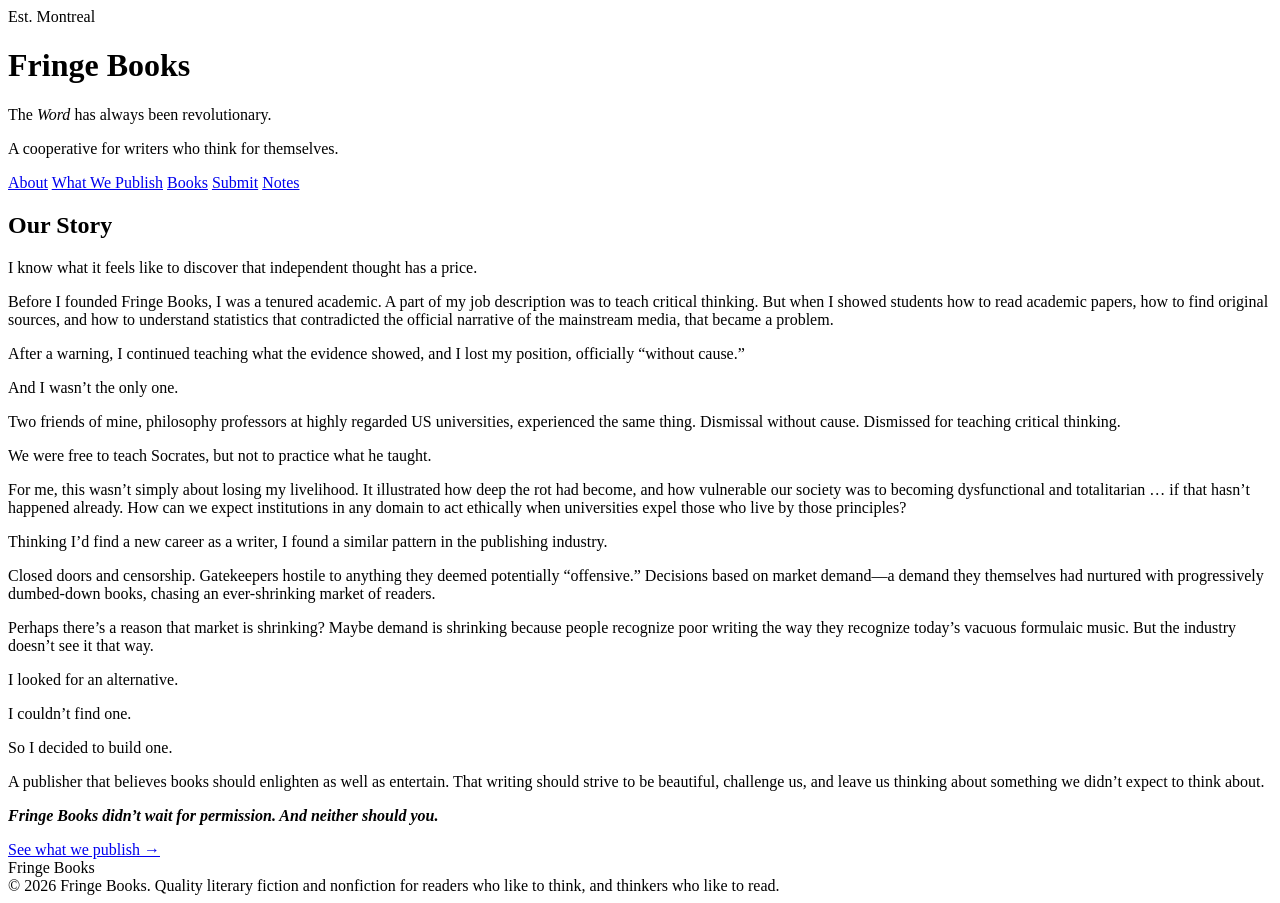
==== about.html @ 82b96df0 "Add files via upload" ====
<!DOCTYPE html>
<html lang="en">
<head>
<meta charset="UTF-8">
<meta name="viewport" content="width=device-width, initial-scale=1.0">
<title>About — Fringe Books</title>
<link rel="stylesheet" href="css/style.css">
</head>
<body>

<div class="deco-border"></div>
<header class="masthead">
  <div class="mark">Est. Montreal</div>
  <h1>Fringe Books</h1>
  <p class="motto">The <em>Word</em> has always been revolutionary.</p>
  <p class="tag">A cooperative for writers who think for themselves.</p>
  <nav class="primary">
    <a href="about.html">About</a>
    <a href="what-we-publish.html">What We Publish</a>
    <a href="books.html">Books</a>
    <a href="submit.html">Submit</a>
      <a href="reviews.html" class="notes-link">Notes</a>
  </nav>
</header>

<main>
  <article class="post">
    <h1>Our Story</h1>

    <div class="content">
      <p>I know what it feels like to discover that independent thought has a price.</p>

      <p>Before I founded Fringe Books, I was a tenured academic. A part of my job description was to teach critical thinking. But when I showed students how to read academic papers, how to find original sources, and how to understand statistics that contradicted the official narrative of the mainstream media, that became a problem.</p>

      <p>After a warning, I continued teaching what the evidence showed, and I lost my position, officially &ldquo;without cause.&rdquo;</p>

      <p>And I wasn&rsquo;t the only one.</p>

      <p>Two friends of mine, philosophy professors at highly regarded US universities, experienced the same thing. Dismissal without cause. Dismissed for teaching critical thinking.</p>

      <p>We were free to teach Socrates, but not to practice what he taught.</p>

      <p>For me, this wasn&rsquo;t simply about losing my livelihood. It illustrated how deep the rot had become, and how vulnerable our society was to becoming dysfunctional and totalitarian &hellip; if that hasn&rsquo;t happened already. How can we expect institutions in any domain to act ethically when universities expel those who live by those principles?</p>

      <p>Thinking I&rsquo;d find a new career as a writer, I found a similar pattern in the publishing industry.</p>

      <p>Closed doors and censorship. Gatekeepers hostile to anything they deemed potentially &ldquo;offensive.&rdquo; Decisions based on market demand&mdash;a demand they themselves had nurtured with progressively dumbed-down books, chasing an ever-shrinking market of readers.</p>

      <p>Perhaps there&rsquo;s a reason that market is shrinking? Maybe demand is shrinking because people recognize poor writing the way they recognize today&rsquo;s vacuous formulaic music. But the industry doesn&rsquo;t see it that way.</p>

      <p>I looked for an alternative.</p>

      <p>I couldn&rsquo;t find one.</p>

      <p>So I decided to build one.</p>

      <p>A publisher that believes books should enlighten as well as entertain. That writing should strive to be beautiful, challenge us, and leave us thinking about something we didn&rsquo;t expect to think about.</p>

      <p><strong><em>Fringe Books didn&rsquo;t wait for permission. And neither should you.</em></strong></p>
    </div>

    <a class="back-link" href="what-we-publish.html">See what we publish &rarr;</a>
  </article>
</main>

<div class="deco-border"></div>
<footer>
  <div class="footer-content">
    <div class="mark-sm">Fringe Books</div>
  &copy; 2026 Fringe Books. Quality literary fiction and nonfiction for readers who like to think, and thinkers who like to read.
  </div>
</footer>

</body>
</html>
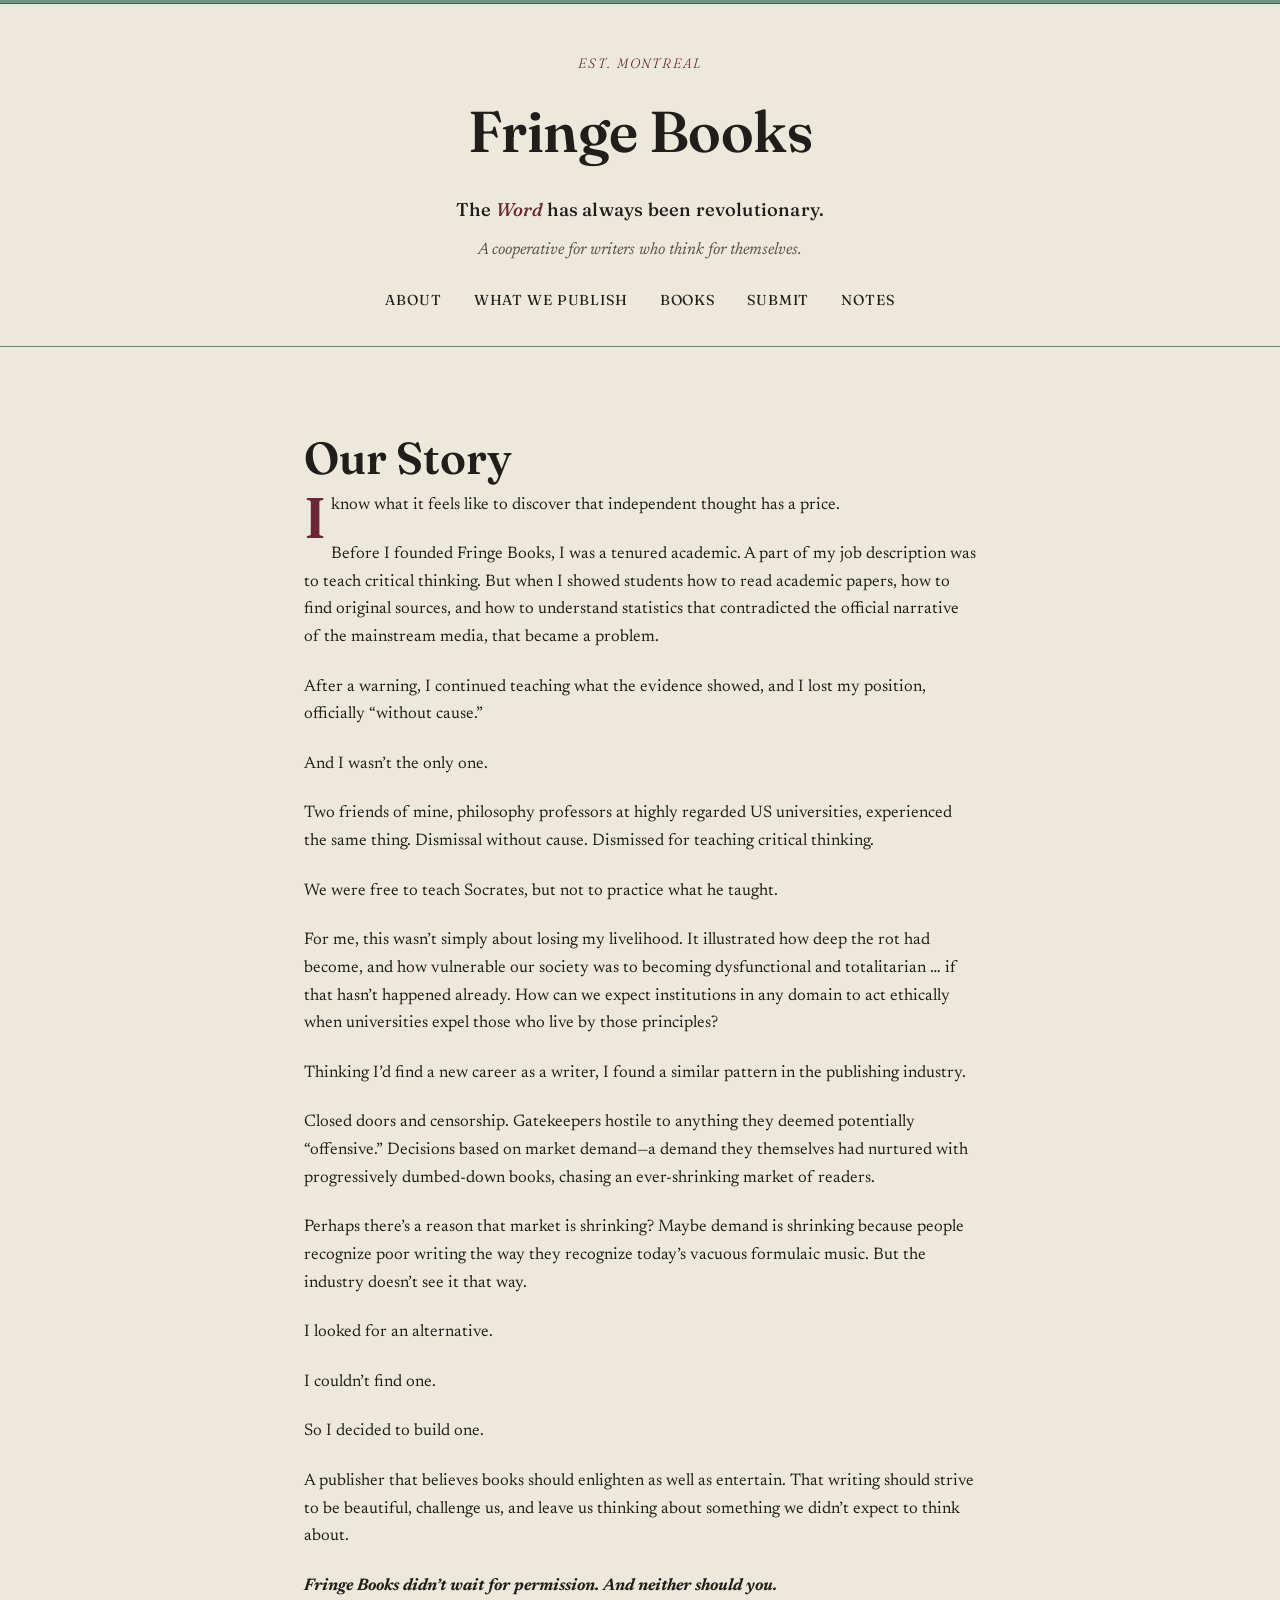
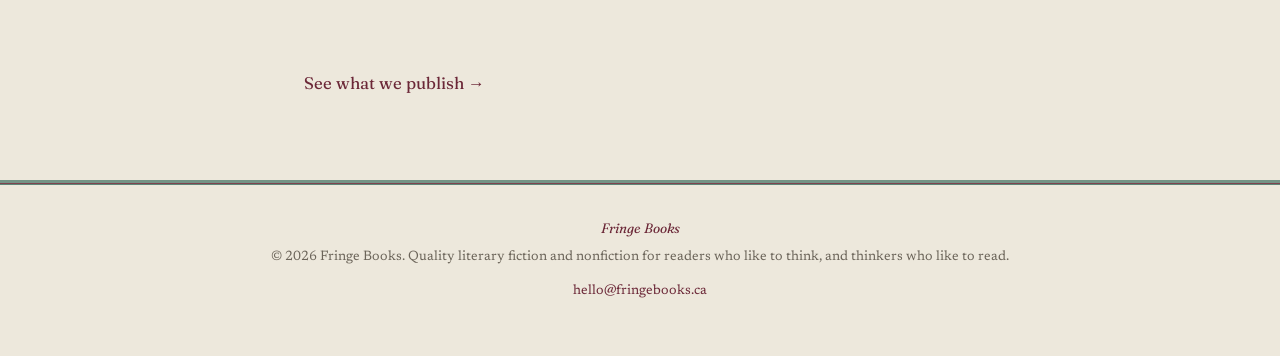
==== commit d2b4b3a9: "Update about.html" ====
--- a/about.html
+++ b/about.html
@@ -19,7 +19,7 @@
     <a href="what-we-publish.html">What We Publish</a>
     <a href="books.html">Books</a>
     <a href="submit.html">Submit</a>
-      <a href="reviews.html" class="notes-link">Notes</a>
+    <a href="reviews.html" class="notes-link">Notes</a>
   </nav>
 </header>
 
@@ -67,7 +67,8 @@
 <footer>
   <div class="footer-content">
     <div class="mark-sm">Fringe Books</div>
-  &copy; 2026 Fringe Books. Quality literary fiction and nonfiction for readers who like to think, and thinkers who like to read.
+    &copy; 2026 Fringe Books. Quality literary fiction and nonfiction for readers who like to think, and thinkers who like to read.
+    <p style="margin-top:0.75rem;"><a href="mailto:hello@fringebooks.ca" style="color:var(--oxblood);">hello@fringebooks.ca</a></p>
   </div>
 </footer>
 
--- a/css/style.css
+++ b/css/style.css
@@ -0,0 +1,359 @@
+@import url('https://fonts.googleapis.com/css2?family=Fraunces:ital,opsz,wght@0,9..144,300;0,9..144,500;0,9..144,600;1,9..144,400&family=Newsreader:ital,opsz,wght@0,6..72,400;0,6..72,500;1,6..72,400&display=swap');
+
+:root {
+  --paper: #EDE8DC;
+  --paper-deep: #E2DBC9;
+  --ink: #201E1A;
+  --oxblood: #6B2737;
+  --oxblood-deep: #4E1C29;
+  --rule: #C9BFA5;
+  --max-width: 720px;
+}
+
+* { box-sizing: border-box; }
+
+html { scroll-behavior: smooth; }
+
+body {
+  margin: 0;
+  background: var(--paper);
+  color: var(--ink);
+  font-family: 'Newsreader', serif;
+  font-size: 1.05rem;
+  line-height: 1.65;
+}
+
+a { color: var(--oxblood); text-decoration: none; }
+a:hover { text-decoration: underline; text-underline-offset: 3px; }
+a:focus-visible, button:focus-visible { outline: 2px solid var(--oxblood); outline-offset: 3px; }
+
+/* Masthead */
+header.masthead {
+  border-bottom: 1px solid var(--rule);
+  padding: 3rem 1.5rem 2rem;
+  text-align: center;
+}
+
+header.masthead .mark {
+  font-family: 'Fraunces', serif;
+  font-weight: 300;
+  font-style: italic;
+  font-size: 0.85rem;
+  letter-spacing: 0.14em;
+  text-transform: uppercase;
+  color: var(--oxblood);
+  margin-bottom: 0.6rem;
+}
+
+header.masthead h1 {
+  font-family: 'Fraunces', serif;
+  font-weight: 600;
+  font-size: clamp(2.4rem, 6vw, 3.6rem);
+  letter-spacing: -0.01em;
+  margin: 0;
+}
+
+header.masthead .motto {
+  font-family: 'Fraunces', serif;
+  font-weight: 500;
+  font-style: normal;
+  font-size: 1.15rem;
+  letter-spacing: 0.01em;
+  color: var(--ink);
+  margin: 1rem 0 0.4rem;
+}
+
+header.masthead .motto em {
+  font-style: italic;
+  color: var(--oxblood);
+}
+
+header.masthead p.tag {
+  font-style: italic;
+  color: #58524A;
+  margin: 0.75rem 0 1.5rem;
+  font-size: 1.05rem;
+}
+
+nav.primary {
+  display: flex;
+  justify-content: center;
+  gap: 2rem;
+  max-width: var(--max-width);
+  margin: 0 auto;
+  font-family: 'Fraunces', serif;
+  font-size: 0.9rem;
+  letter-spacing: 0.06em;
+  text-transform: uppercase;
+}
+
+nav.primary a { color: var(--ink); border-bottom: 1px solid transparent; }
+nav.primary a:hover { color: var(--oxblood); border-color: var(--oxblood); text-decoration: none; }
+
+/* Content column */
+main {
+  max-width: var(--max-width);
+  margin: 0 auto;
+  padding: 3rem 1.5rem 5rem;
+}
+
+/* Post list */
+.post-entry {
+  padding: 2.2rem 0;
+  border-bottom: 1px solid var(--rule);
+}
+.post-entry:first-of-type { padding-top: 0; }
+
+.post-entry .kicker {
+  font-family: 'Fraunces', serif;
+  font-style: italic;
+  font-size: 0.82rem;
+  letter-spacing: 0.08em;
+  text-transform: uppercase;
+  color: var(--oxblood);
+  margin-bottom: 0.4rem;
+}
+
+.post-entry h2 {
+  font-family: 'Fraunces', serif;
+  font-weight: 500;
+  font-size: 1.6rem;
+  margin: 0 0 0.5rem;
+  line-height: 1.25;
+}
+
+.post-entry h2 a { color: var(--ink); }
+
+.post-entry .byline {
+  font-size: 0.88rem;
+  color: #6B6459;
+  margin-bottom: 0.7rem;
+}
+
+.post-entry .excerpt { color: #3A362F; }
+
+.post-entry .read-more {
+  display: inline-block;
+  margin-top: 0.6rem;
+  font-size: 0.9rem;
+  font-family: 'Fraunces', serif;
+  letter-spacing: 0.03em;
+}
+
+/* Single post */
+article.post h1 {
+  font-family: 'Fraunces', serif;
+  font-weight: 600;
+  font-size: clamp(2rem, 5vw, 2.8rem);
+  line-height: 1.15;
+  margin-bottom: 0.5rem;
+}
+
+article.post .byline {
+  color: #6B6459;
+  font-size: 0.95rem;
+  margin-bottom: 2.2rem;
+  padding-bottom: 1.5rem;
+  border-bottom: 1px solid var(--rule);
+}
+
+article.post .content p { margin: 0 0 1.3em; }
+article.post .content p:first-of-type::first-letter {
+  font-family: 'Fraunces', serif;
+  font-weight: 600;
+  font-size: 3.4em;
+  float: left;
+  line-height: 0.85;
+  padding: 0.05em 0.08em 0 0;
+  color: var(--oxblood);
+}
+
+.back-link { display: inline-block; margin-top: 3rem; font-family: 'Fraunces', serif; }
+
+/* About / submissions page */
+.page-title {
+  font-family: 'Fraunces', serif;
+  font-weight: 600;
+  font-size: clamp(1.9rem, 5vw, 2.6rem);
+  margin-bottom: 1.6rem;
+}
+
+/* Book catalog / reviews page */
+.book-entry {
+  display: grid;
+  grid-template-columns: 120px 1fr;
+  gap: 1.6rem;
+  padding: 2.2rem 0;
+  border-bottom: 1px solid var(--rule);
+}
+.book-entry:first-of-type { padding-top: 0; }
+
+.book-cover {
+  width: 120px;
+  height: 176px;
+  background: var(--paper-deep);
+  border: 1px solid var(--rule);
+  display: flex;
+  align-items: center;
+  justify-content: center;
+  font-family: 'Fraunces', serif;
+  font-style: italic;
+  font-size: 0.75rem;
+  color: #8A8271;
+  text-align: center;
+  padding: 0.5rem;
+}
+
+.book-entry h2 {
+  font-family: 'Fraunces', serif;
+  font-weight: 500;
+  font-size: 1.45rem;
+  margin: 0 0 0.2rem;
+}
+
+.book-entry .byline {
+  font-size: 0.88rem;
+  color: #6B6459;
+  margin-bottom: 0.7rem;
+}
+
+.book-entry .excerpt { color: #3A362F; }
+
+@media (max-width: 480px) {
+  .book-entry { grid-template-columns: 84px 1fr; gap: 1rem; }
+  .book-cover { width: 84px; height: 124px; font-size: 0.62rem; }
+}
+
+/* Footer */
+footer {
+  border-top: 1px solid var(--rule);
+  padding: 2.5rem 1.5rem;
+  text-align: center;
+  font-size: 0.85rem;
+  color: #6B6459;
+}
+
+footer .mark-sm {
+  font-family: 'Fraunces', serif;
+  font-style: italic;
+  color: var(--oxblood);
+  margin-bottom: 0.4rem;
+}
+
+@media (prefers-reduced-motion: reduce) {
+  html { scroll-behavior: auto; }
+}
+
+.section-break {
+  font-family: 'Fraunces', serif;
+  font-weight: 600;
+  font-size: 1.5rem;
+  margin: 2.5rem 0 1rem;
+  padding-top: 1.5rem;
+  border-top: 1px solid var(--rule);
+}
+
+article.post .content ul {
+  margin: 0 0 1.3em;
+  padding-left: 1.4em;
+}
+article.post .content ul li {
+  margin-bottom: 0.4em;
+}
+
+/* Book product page */
+.book-page .book-author {
+  font-style: italic;
+  color: #666;
+  margin-top: -0.5rem;
+  margin-bottom: 2rem;
+}
+.book-layout {
+  display: flex;
+  gap: 2.5rem;
+  flex-wrap: wrap;
+  margin-bottom: 2.5rem;
+}
+.book-cover {
+  flex: 0 0 auto;
+}
+.book-purchase {
+  flex: 1 1 260px;
+  min-width: 240px;
+}
+.book-price {
+  font-family: 'Fraunces', serif;
+  font-size: 1.8rem;
+  font-weight: 600;
+  margin: 0 0 1rem;
+}
+#lulu-buy-button-print,
+#ebook-buy-button {
+  margin-bottom: 1rem;
+}
+.book-format-note {
+  font-size: 0.9rem;
+  color: #777;
+  margin-top: 0.5rem;
+}
+.book-description, .book-praise {
+  max-width: 640px;
+}
+
+
+/* ============================
+   Decorative trim — Guimard verdigris + Mackintosh restraint
+   ============================ */
+
+:root {
+  --verdigris: #5F8577;
+  --verdigris-deep: #46695D;
+}
+
+/* Thin two-tone structural border — verdigris with a burgundy hairline beneath it */
+.deco-border {
+  height: 4px;
+  width: 100%;
+  background: var(--verdigris);
+  border-bottom: 1px solid var(--oxblood);
+  opacity: 0.85;
+}
+
+header.masthead {
+  border-bottom: 1px solid var(--verdigris);
+}
+
+/* Ornamental flourish — a small stylised rose (Mackintosh) on a curved stem (Guimard),
+   flanked by thin sinuous lines rather than straight rules */
+.flourish {
+  display: flex;
+  align-items: center;
+  justify-content: center;
+  margin: 2.4rem 0;
+  gap: 0.5rem;
+}
+.flourish .flourish-line {
+  height: 10px;
+  width: 56px;
+}
+.flourish svg { display: block; }
+
+.section-break {
+  font-family: 'Fraunces', serif;
+  font-weight: 600;
+  font-size: 1.5rem;
+  margin: 0 0 1rem;
+  padding-top: 0;
+  border-top: none;
+}
+
+footer {
+  border-top: 1px solid var(--verdigris);
+  padding: 0 0 2.5rem;
+  text-align: center;
+  font-size: 0.85rem;
+  color: #6B6459;
+}
+footer .footer-content {
+  padding: 2rem 1.5rem 0;
+}
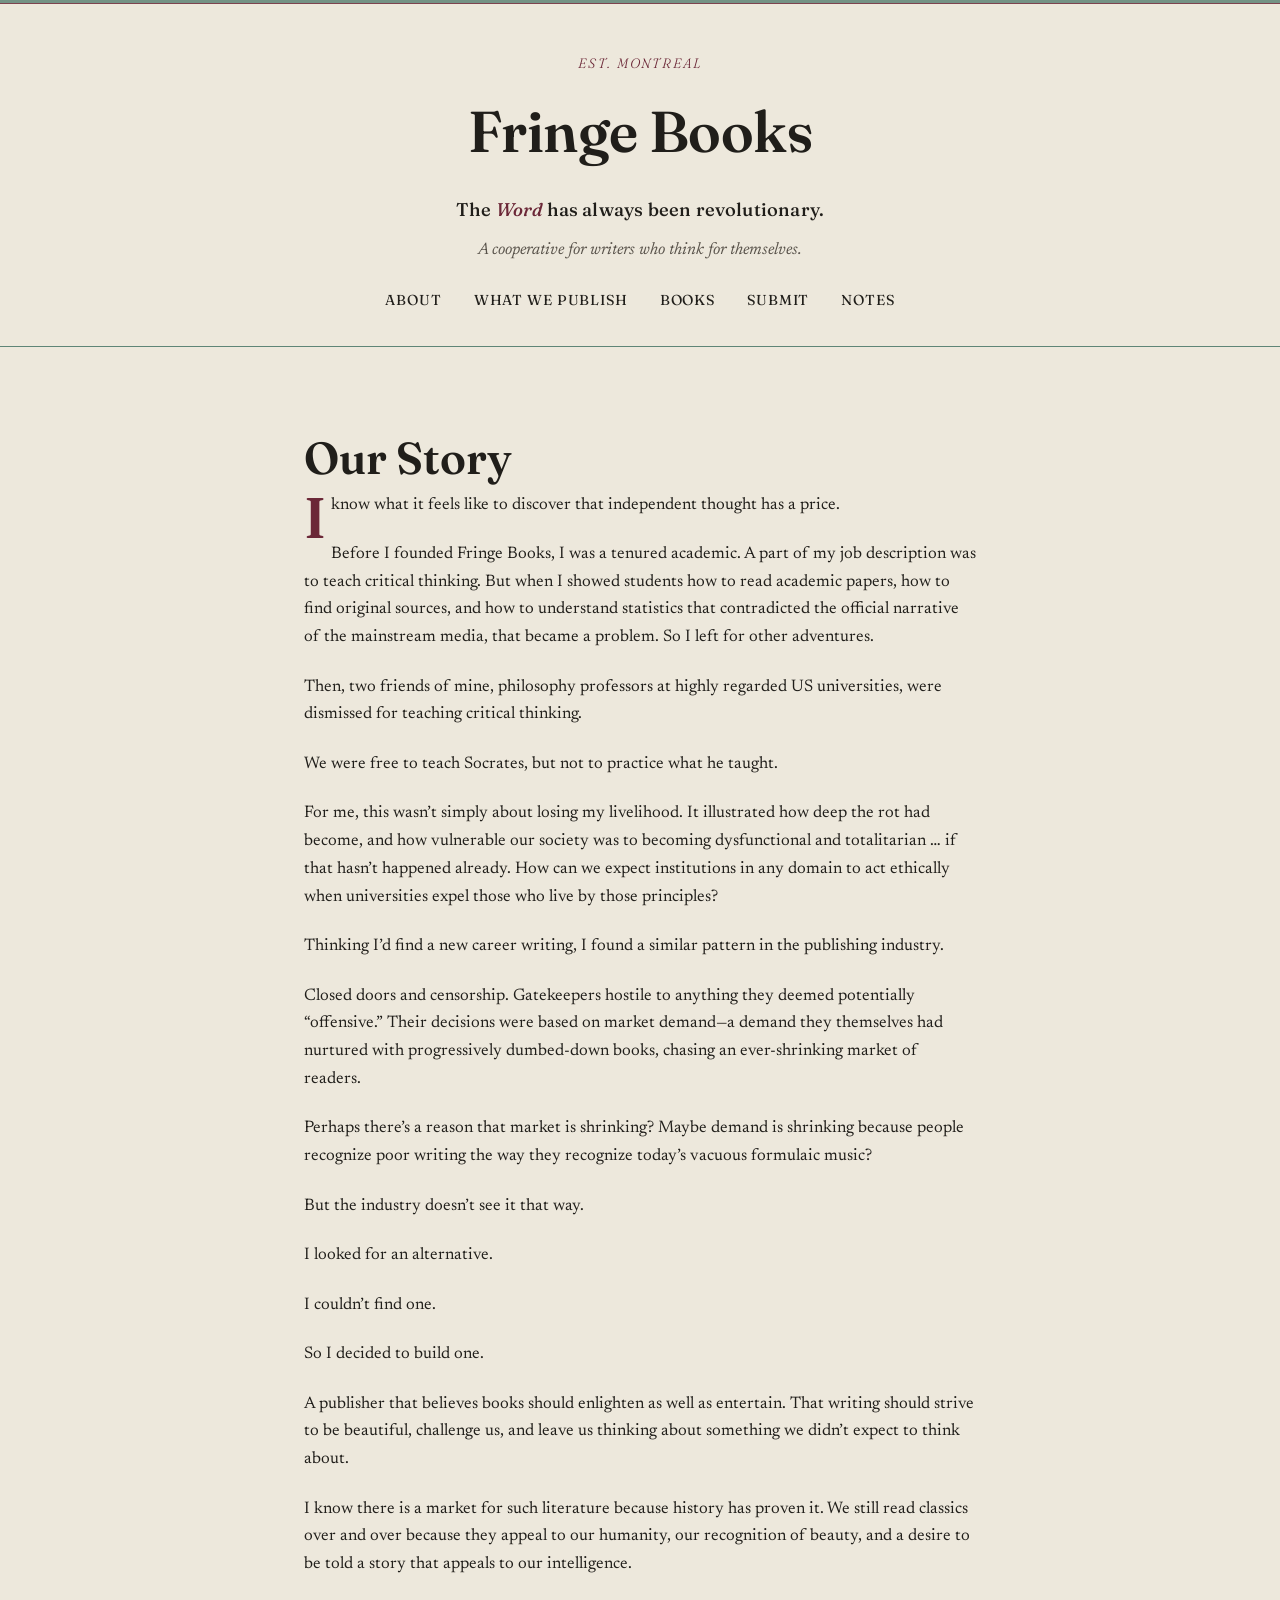
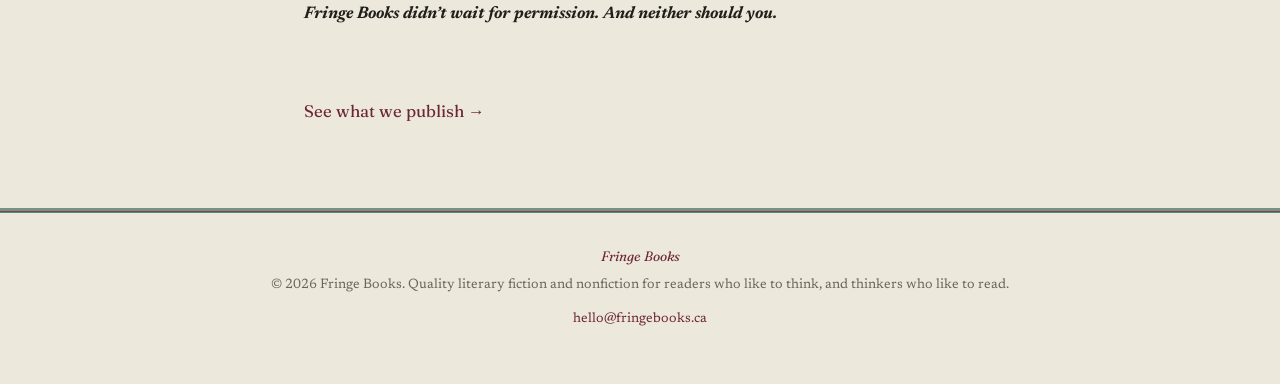
==== commit e3390d7e: "Update about.html" ====
--- a/about.html
+++ b/about.html
@@ -30,23 +30,21 @@
     <div class="content">
       <p>I know what it feels like to discover that independent thought has a price.</p>
 
-      <p>Before I founded Fringe Books, I was a tenured academic. A part of my job description was to teach critical thinking. But when I showed students how to read academic papers, how to find original sources, and how to understand statistics that contradicted the official narrative of the mainstream media, that became a problem.</p>
+      <p>Before I founded Fringe Books, I was a tenured academic. A part of my job description was to teach critical thinking. But when I showed students how to read academic papers, how to find original sources, and how to understand statistics that contradicted the official narrative of the mainstream media, that became a problem. So I left for other adventures.</p>
 
-      <p>After a warning, I continued teaching what the evidence showed, and I lost my position, officially &ldquo;without cause.&rdquo;</p>
-
-      <p>And I wasn&rsquo;t the only one.</p>
-
-      <p>Two friends of mine, philosophy professors at highly regarded US universities, experienced the same thing. Dismissal without cause. Dismissed for teaching critical thinking.</p>
+      <p>Then, two friends of mine, philosophy professors at highly regarded US universities, were dismissed for teaching critical thinking.</p>
 
       <p>We were free to teach Socrates, but not to practice what he taught.</p>
 
       <p>For me, this wasn&rsquo;t simply about losing my livelihood. It illustrated how deep the rot had become, and how vulnerable our society was to becoming dysfunctional and totalitarian &hellip; if that hasn&rsquo;t happened already. How can we expect institutions in any domain to act ethically when universities expel those who live by those principles?</p>
 
-      <p>Thinking I&rsquo;d find a new career as a writer, I found a similar pattern in the publishing industry.</p>
+      <p>Thinking I&rsquo;d find a new career writing, I found a similar pattern in the publishing industry.</p>
 
-      <p>Closed doors and censorship. Gatekeepers hostile to anything they deemed potentially &ldquo;offensive.&rdquo; Decisions based on market demand&mdash;a demand they themselves had nurtured with progressively dumbed-down books, chasing an ever-shrinking market of readers.</p>
+      <p>Closed doors and censorship. Gatekeepers hostile to anything they deemed potentially &ldquo;offensive.&rdquo; Their decisions were based on market demand&mdash;a demand they themselves had nurtured with progressively dumbed-down books, chasing an ever-shrinking market of readers.</p>
 
-      <p>Perhaps there&rsquo;s a reason that market is shrinking? Maybe demand is shrinking because people recognize poor writing the way they recognize today&rsquo;s vacuous formulaic music. But the industry doesn&rsquo;t see it that way.</p>
+      <p>Perhaps there&rsquo;s a reason that market is shrinking? Maybe demand is shrinking because people recognize poor writing the way they recognize today&rsquo;s vacuous formulaic music?</p>
+
+      <p>But the industry doesn&rsquo;t see it that way.</p>
 
       <p>I looked for an alternative.</p>
 
@@ -55,6 +53,8 @@
       <p>So I decided to build one.</p>
 
       <p>A publisher that believes books should enlighten as well as entertain. That writing should strive to be beautiful, challenge us, and leave us thinking about something we didn&rsquo;t expect to think about.</p>
+
+      <p>I know there is a market for such literature because history has proven it. We still read classics over and over because they appeal to our humanity, our recognition of beauty, and a desire to be told a story that appeals to our intelligence.</p>
 
       <p><strong><em>Fringe Books didn&rsquo;t wait for permission. And neither should you.</em></strong></p>
     </div>
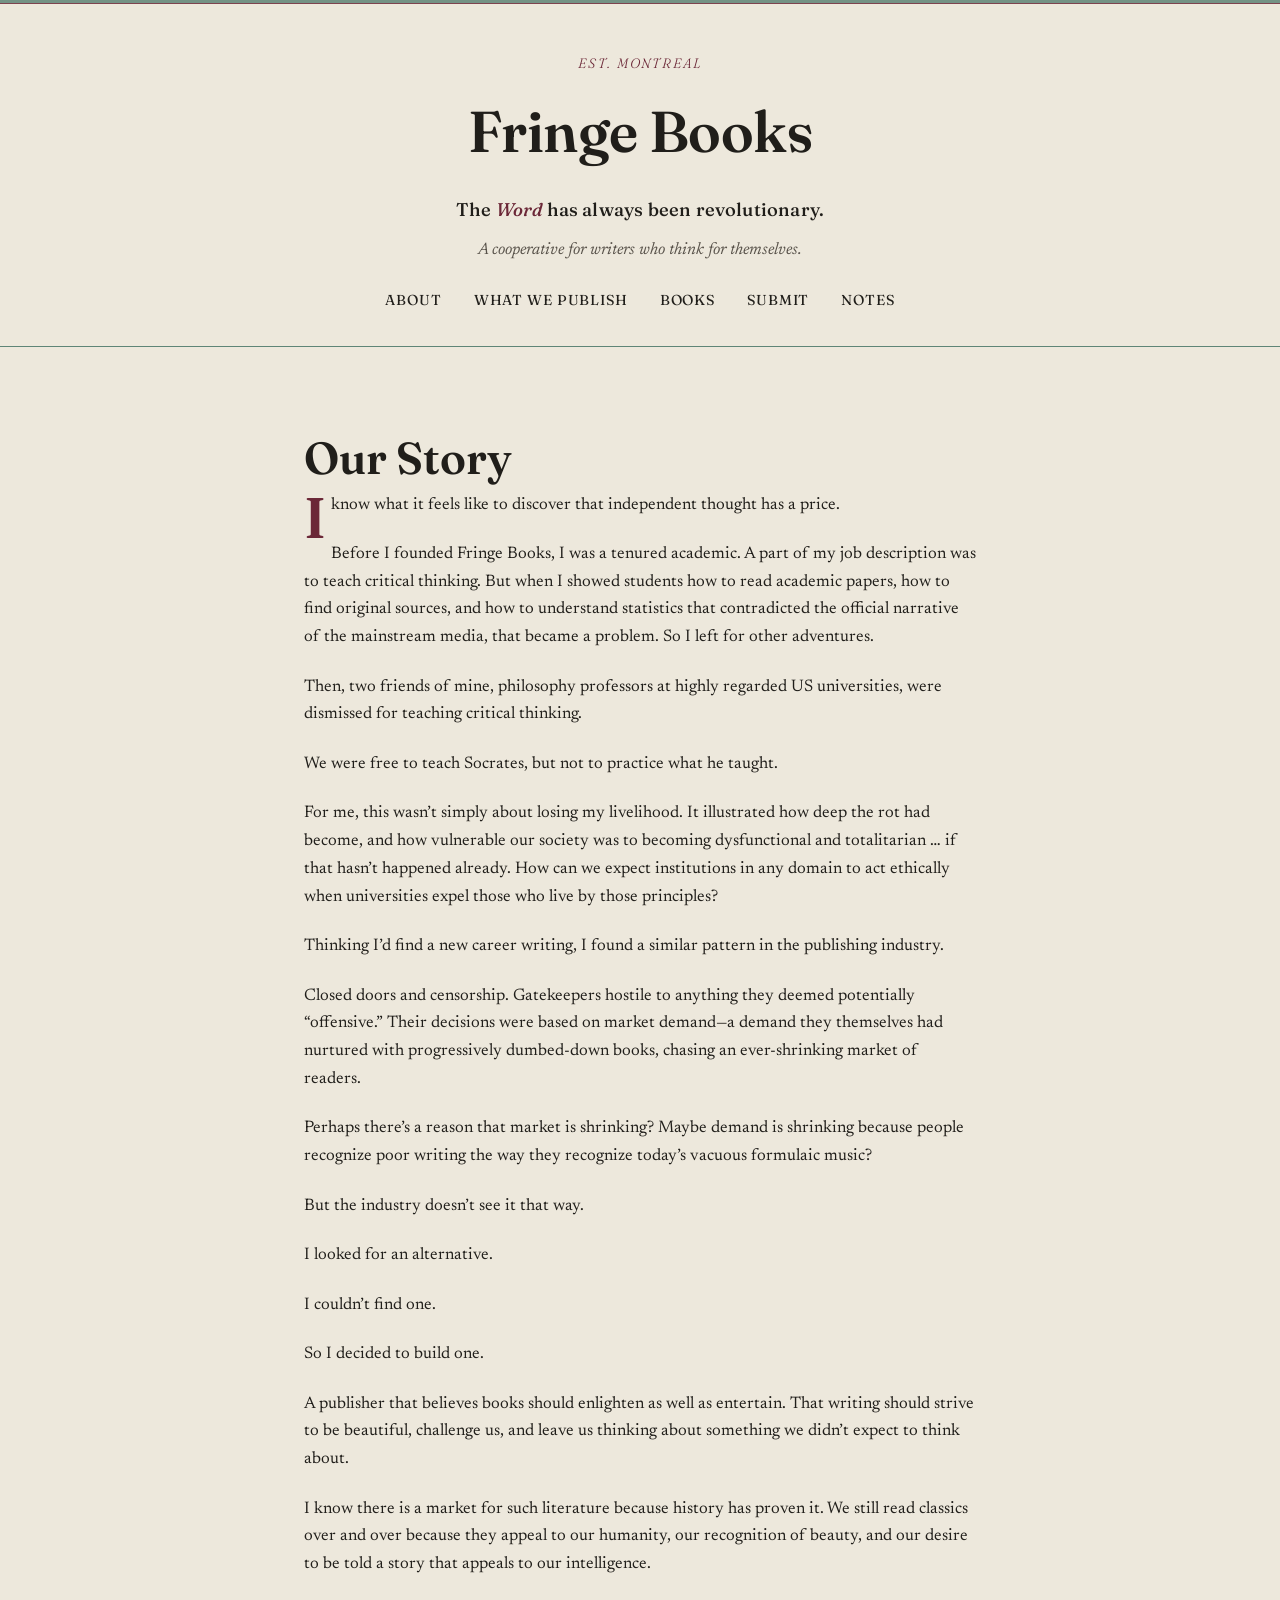
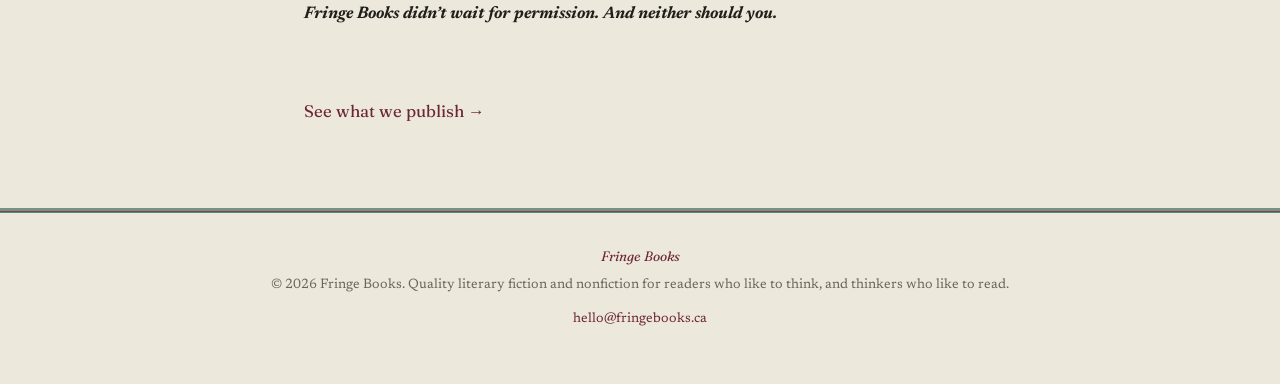
==== commit 78b662e1: "Update about.html" ====
--- a/about.html
+++ b/about.html
@@ -54,7 +54,7 @@
 
       <p>A publisher that believes books should enlighten as well as entertain. That writing should strive to be beautiful, challenge us, and leave us thinking about something we didn&rsquo;t expect to think about.</p>
 
-      <p>I know there is a market for such literature because history has proven it. We still read classics over and over because they appeal to our humanity, our recognition of beauty, and a desire to be told a story that appeals to our intelligence.</p>
+      <p>I know there is a market for such literature because history has proven it. We still read classics over and over because they appeal to our humanity, our recognition of beauty, and our desire to be told a story that appeals to our intelligence.</p>
 
       <p><strong><em>Fringe Books didn&rsquo;t wait for permission. And neither should you.</em></strong></p>
     </div>
